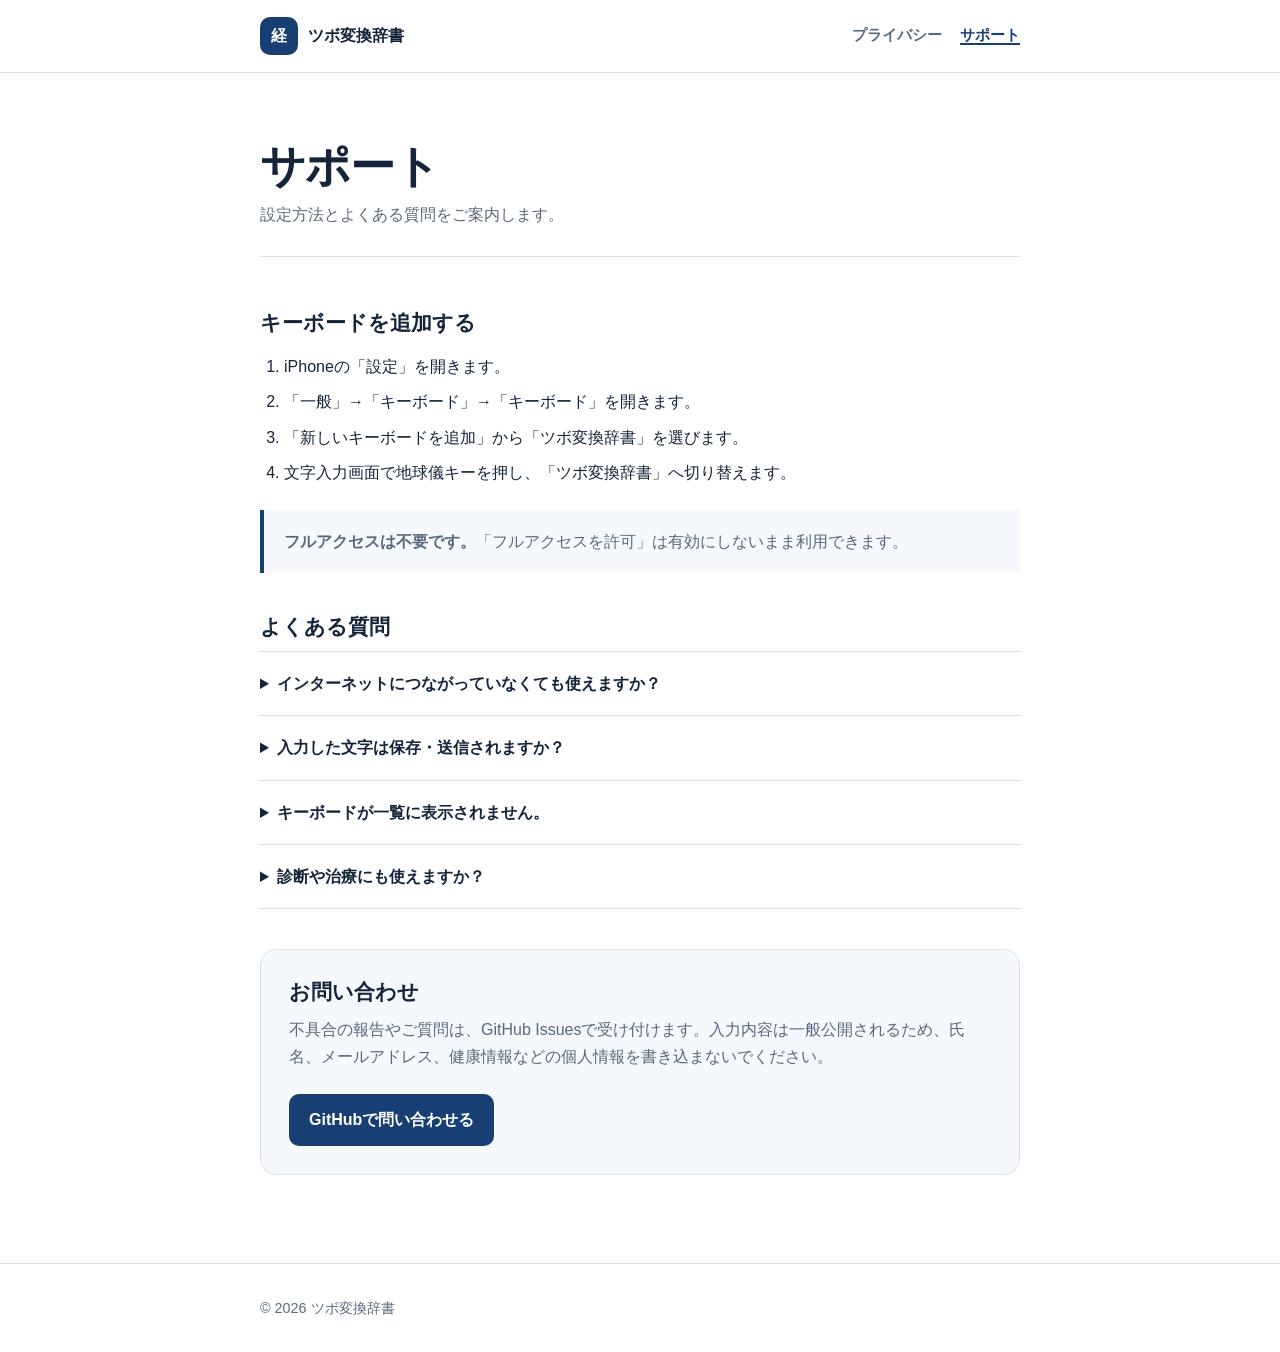
==== support.html @ 911c59d3 "Add public support and privacy site" ====
<!doctype html>
<html lang="ja">
  <head>
    <meta charset="utf-8">
    <meta name="viewport" content="width=device-width, initial-scale=1">
    <meta name="description" content="ツボ変換辞書の設定方法、よくある質問、お問い合わせ窓口です。">
    <meta name="theme-color" content="#173f73">
    <title>サポート | ツボ変換辞書</title>
    <link rel="stylesheet" href="styles.css">
  </head>
  <body>
    <a class="skip-link" href="#main">本文へ移動</a>
    <header class="site-header">
      <div class="site-header__inner">
        <a class="brand" href="index.html" aria-label="ツボ変換辞書 トップページ">
          <span class="brand__mark" aria-hidden="true">経</span>
          <span>ツボ変換辞書</span>
        </a>
        <nav aria-label="メインメニュー">
          <ul class="nav-list">
            <li><a href="privacy.html">プライバシー</a></li>
            <li><a href="support.html" aria-current="page">サポート</a></li>
          </ul>
        </nav>
      </div>
    </header>

    <main id="main" class="content document">
      <header class="document__header">
        <h1>サポート</h1>
        <p>設定方法とよくある質問をご案内します。</p>
      </header>

      <section>
        <h2>キーボードを追加する</h2>
        <ol class="steps">
          <li>iPhoneの「設定」を開きます。</li>
          <li>「一般」→「キーボード」→「キーボード」を開きます。</li>
          <li>「新しいキーボードを追加」から「ツボ変換辞書」を選びます。</li>
          <li>文字入力画面で地球儀キーを押し、「ツボ変換辞書」へ切り替えます。</li>
        </ol>
        <p class="callout"><strong>フルアクセスは不要です。</strong>「フルアクセスを許可」は有効にしないまま利用できます。</p>
      </section>

      <section>
        <h2>よくある質問</h2>
        <div class="faq-list">
          <details>
            <summary>インターネットにつながっていなくても使えますか？</summary>
            <p>はい。変換機能は端末内で動作し、アプリの機能はインターネット通信を使用しません。</p>
          </details>
          <details>
            <summary>入力した文字は保存・送信されますか？</summary>
            <p>いいえ。本アプリは入力内容を収集、保存、送信しません。</p>
          </details>
          <details>
            <summary>キーボードが一覧に表示されません。</summary>
            <p>本アプリを一度開いたあと、iPhoneの「設定」からもう一度キーボードの追加をお試しください。</p>
          </details>
          <details>
            <summary>診断や治療にも使えますか？</summary>
            <p>本アプリは文字入力を補助する学習・入力支援ツールです。診断、治療、医療上の判断には使用できません。</p>
          </details>
        </div>
      </section>

      <section id="contact" class="contact-panel" aria-labelledby="contact-title">
        <h2 id="contact-title">お問い合わせ</h2>
        <p>不具合の報告やご質問は、GitHub Issuesで受け付けます。入力内容は一般公開されるため、氏名、メールアドレス、健康情報などの個人情報を書き込まないでください。</p>
        <!-- CONTACT_LINK: 公開窓口を変更する場合は、次のhrefと表示文を差し替えてください。 -->
        <a class="button" href="https://github.com/satoshihasegawa/tsubo-henkan-support/issues/new" target="_blank" rel="noopener noreferrer">GitHubで問い合わせる</a>
      </section>
    </main>

    <footer class="site-footer">
      <div class="content">
        <p>© 2026 ツボ変換辞書</p>
      </div>
    </footer>
  </body>
</html>
---- styles.css ----
:root {
  color-scheme: light;
  --background: #ffffff;
  --surface: #f5f8fc;
  --surface-strong: #e9f0f8;
  --text: #14243a;
  --muted: #59697c;
  --border: #d8e1eb;
  --accent: #173f73;
  --accent-hover: #0f315d;
  --focus: #e59b18;
  --max-width: 760px;
  font-family: -apple-system, BlinkMacSystemFont, "Hiragino Sans", "Yu Gothic UI", "Yu Gothic", sans-serif;
  line-height: 1.7;
}

* {
  box-sizing: border-box;
}

html {
  scroll-behavior: smooth;
}

body {
  margin: 0;
  min-width: 320px;
  background: var(--background);
  color: var(--text);
  font-size: 16px;
  -webkit-text-size-adjust: 100%;
}

a {
  color: var(--accent);
  text-underline-offset: 0.2em;
}

a:hover {
  color: var(--accent-hover);
}

a:focus-visible,
summary:focus-visible {
  outline: 3px solid var(--focus);
  outline-offset: 4px;
  border-radius: 4px;
}

.skip-link {
  position: fixed;
  top: 8px;
  left: 8px;
  z-index: 10;
  transform: translateY(-150%);
  opacity: 0;
  pointer-events: none;
  padding: 10px 14px;
  border-radius: 8px;
  background: var(--accent);
  color: #ffffff;
  white-space: nowrap;
}

.skip-link:focus-visible {
  transform: translateY(0);
  opacity: 1;
  pointer-events: auto;
}

.content,
.site-header__inner {
  width: min(100% - 40px, var(--max-width));
  margin-inline: auto;
}

.site-header {
  border-bottom: 1px solid var(--border);
  background: rgba(255, 255, 255, 0.98);
}

.site-header__inner {
  display: flex;
  align-items: center;
  justify-content: space-between;
  gap: 24px;
  min-height: 72px;
}

.brand {
  display: inline-flex;
  align-items: center;
  gap: 10px;
  color: var(--text);
  font-weight: 750;
  text-decoration: none;
}

.brand__mark,
.app-mark {
  display: grid;
  place-items: center;
  flex: 0 0 auto;
  background: var(--accent);
  color: #ffffff;
  font-weight: 800;
}

.brand__mark {
  width: 38px;
  height: 38px;
  border-radius: 10px;
}

.app-mark {
  width: 84px;
  height: 84px;
  border-radius: 22px;
  font-size: 2rem;
  box-shadow: 0 12px 32px rgba(23, 63, 115, 0.18);
}

.nav-list {
  display: flex;
  gap: 18px;
  margin: 0;
  padding: 0;
  list-style: none;
}

.nav-list a {
  display: block;
  padding-block: 8px;
  color: var(--muted);
  font-size: 0.92rem;
  font-weight: 650;
  text-decoration: none;
}

.nav-list a[aria-current="page"],
.nav-list a:hover {
  color: var(--accent);
  text-decoration: underline;
  text-decoration-thickness: 2px;
}

.hero {
  border-bottom: 1px solid var(--border);
  background: var(--surface);
}

.hero__inner {
  display: flex;
  align-items: center;
  gap: 28px;
  padding-block: 72px;
}

h1,
h2,
h3,
p {
  margin-top: 0;
}

h1 {
  margin-bottom: 8px;
  font-size: clamp(2rem, 7vw, 3.5rem);
  line-height: 1.16;
  letter-spacing: -0.025em;
}

h2 {
  margin-bottom: 18px;
  font-size: clamp(1.45rem, 5vw, 1.9rem);
  line-height: 1.35;
}

h3 {
  margin-bottom: 6px;
  font-size: 1.08rem;
}

.lead {
  max-width: 34em;
  margin-bottom: 0;
  color: var(--muted);
  font-size: clamp(1.05rem, 3vw, 1.22rem);
}

.section {
  padding-block: 64px;
}

.feature-list {
  display: grid;
  grid-template-columns: repeat(3, 1fr);
  gap: 28px;
}

.feature-list article {
  border-top: 3px solid var(--accent);
  padding-top: 18px;
}

.feature-list p,
.document__header p,
.document section p,
.links small,
.site-footer {
  color: var(--muted);
}

.notice {
  margin-bottom: 20px;
  padding: 28px;
  border: 1px solid var(--border);
  border-radius: 16px;
  background: var(--surface);
}

.notice h2 {
  font-size: 1.22rem;
}

.notice p {
  margin-bottom: 0;
}

.links {
  display: grid;
  gap: 12px;
}

.links h2 {
  margin-bottom: 4px;
}

.link-card {
  display: flex;
  align-items: center;
  justify-content: space-between;
  gap: 20px;
  min-height: 88px;
  padding: 18px 20px;
  border: 1px solid var(--border);
  border-radius: 12px;
  color: var(--text);
  text-decoration: none;
}

.link-card:hover {
  border-color: var(--accent);
  color: var(--accent);
  background: var(--surface);
}

.link-card strong,
.link-card small {
  display: block;
}

.link-card small {
  margin-top: 3px;
}

.link-card > span:last-child {
  font-size: 2rem;
  line-height: 1;
}

.document {
  padding-block: 68px 88px;
}

.document__header {
  margin-bottom: 52px;
  padding-bottom: 28px;
  border-bottom: 1px solid var(--border);
}

.document__header h1 {
  font-size: clamp(2rem, 7vw, 2.8rem);
}

.document section + section {
  margin-top: 40px;
}

.document section h2 {
  margin-bottom: 10px;
  font-size: 1.3rem;
}

.document section p:last-child,
.document__header p:last-child {
  margin-bottom: 0;
}

.steps {
  padding-left: 1.5em;
}

.steps li + li {
  margin-top: 8px;
}

.callout {
  margin-top: 24px;
  padding: 18px 20px;
  border-left: 4px solid var(--accent);
  background: var(--surface);
}

.faq-list {
  border-top: 1px solid var(--border);
}

details {
  border-bottom: 1px solid var(--border);
}

summary {
  cursor: pointer;
  padding-block: 18px;
  font-weight: 700;
}

details p {
  padding: 0 0 18px 24px;
}

.contact-panel {
  padding: 28px;
  border: 1px solid var(--border);
  border-radius: 16px;
  background: var(--surface);
}

.button {
  display: inline-flex;
  align-items: center;
  justify-content: center;
  min-height: 48px;
  margin-top: 8px;
  padding: 12px 20px;
  border-radius: 10px;
  background: var(--accent);
  color: #ffffff;
  font-weight: 750;
  text-decoration: none;
}

.button:hover {
  background: var(--accent-hover);
  color: #ffffff;
}

.site-footer {
  padding-block: 32px;
  border-top: 1px solid var(--border);
  font-size: 0.9rem;
}

.site-footer p {
  margin: 0;
}

@media (max-width: 640px) {
  .content,
  .site-header__inner {
    width: min(100% - 28px, var(--max-width));
  }

  .site-header__inner {
    align-items: flex-start;
    flex-direction: column;
    gap: 4px;
    padding-block: 14px;
  }

  .nav-list {
    gap: 20px;
  }

  .hero__inner {
    align-items: flex-start;
    flex-direction: column;
    gap: 24px;
    padding-block: 52px;
  }

  .feature-list {
    grid-template-columns: 1fr;
  }

  .section {
    padding-block: 48px;
  }

  .notice,
  .contact-panel {
    padding: 22px;
  }

  .document {
    padding-block: 48px 64px;
  }

  .document__header {
    margin-bottom: 40px;
  }

  .button {
    width: 100%;
  }
}

@media (prefers-reduced-motion: reduce) {
  html {
    scroll-behavior: auto;
  }
}
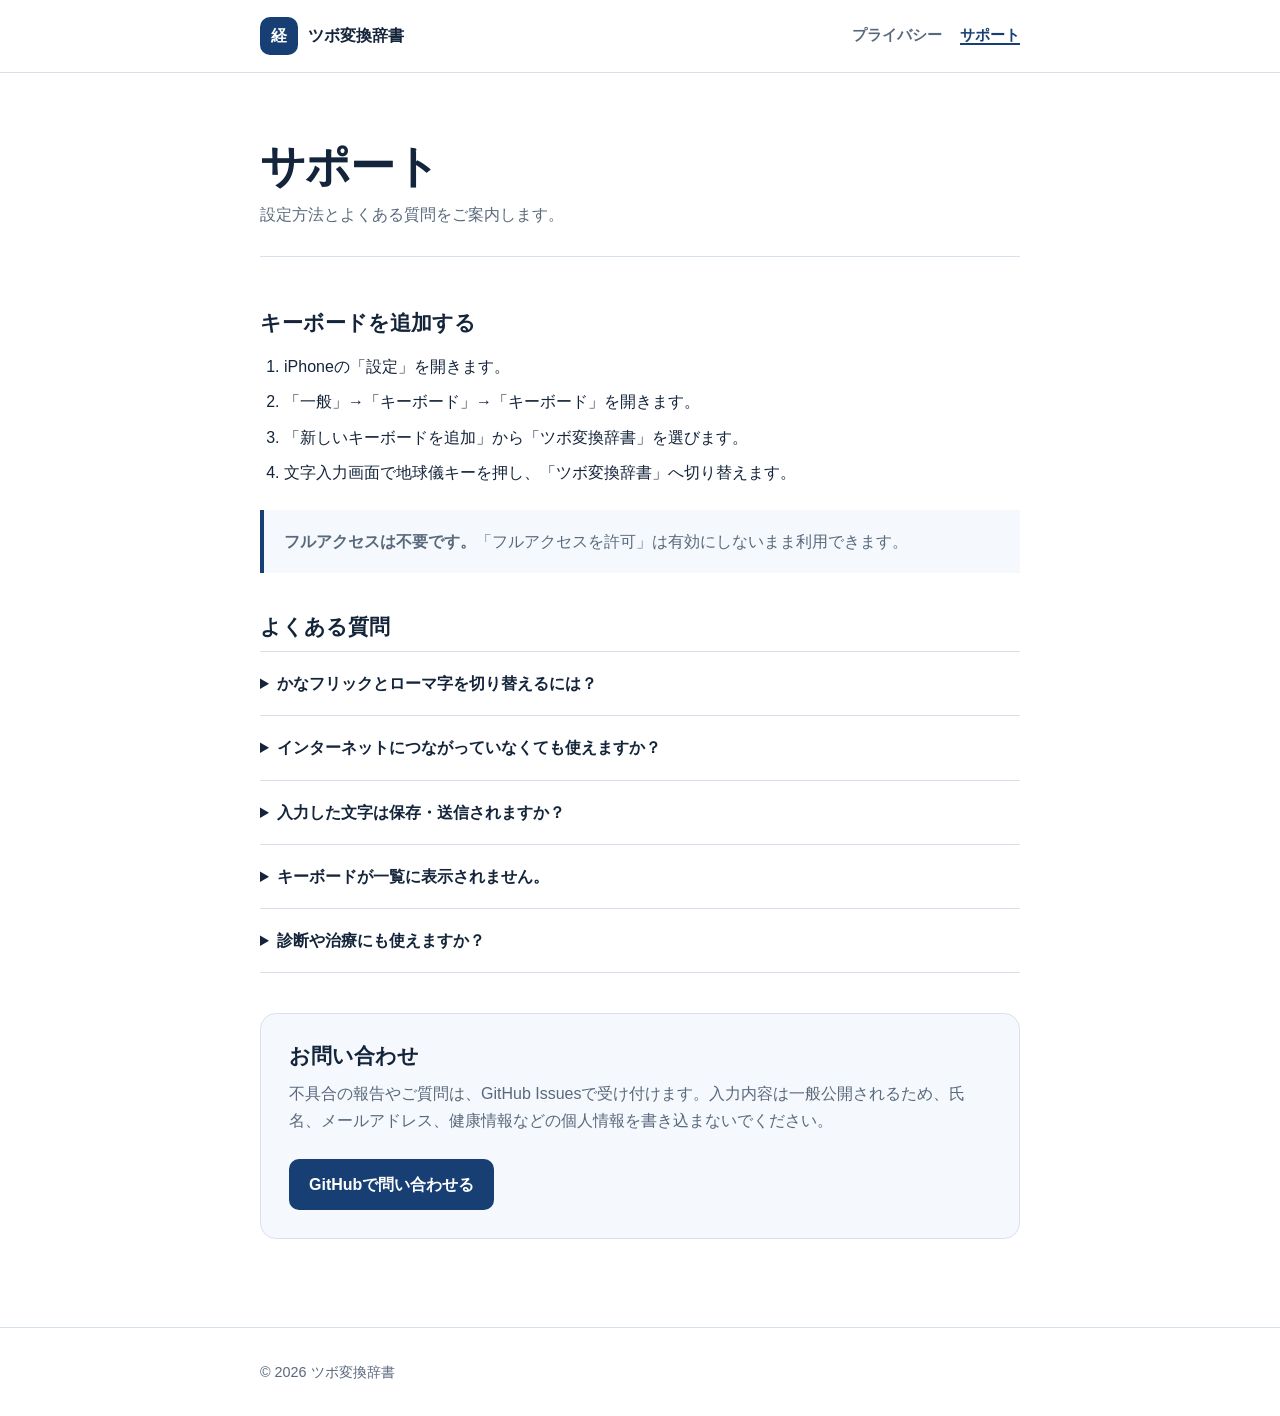
==== commit 9c857cff: "Document kana flick input" ====
--- a/support.html
+++ b/support.html
@@ -46,6 +46,10 @@
         <h2>よくある質問</h2>
         <div class="faq-list">
           <details>
+            <summary>かなフリックとローマ字を切り替えるには？</summary>
+            <p>最初はかなフリック入力です。左下の「ABC」を押すとローマ字入力へ切り替わり、「かな」を押すと戻ります。「小ﾞﾟ」を押すと、直前のかなを小文字・濁点・半濁点へ切り替えられます。</p>
+          </details>
+          <details>
             <summary>インターネットにつながっていなくても使えますか？</summary>
             <p>はい。変換機能は端末内で動作し、アプリの機能はインターネット通信を使用しません。</p>
           </details>
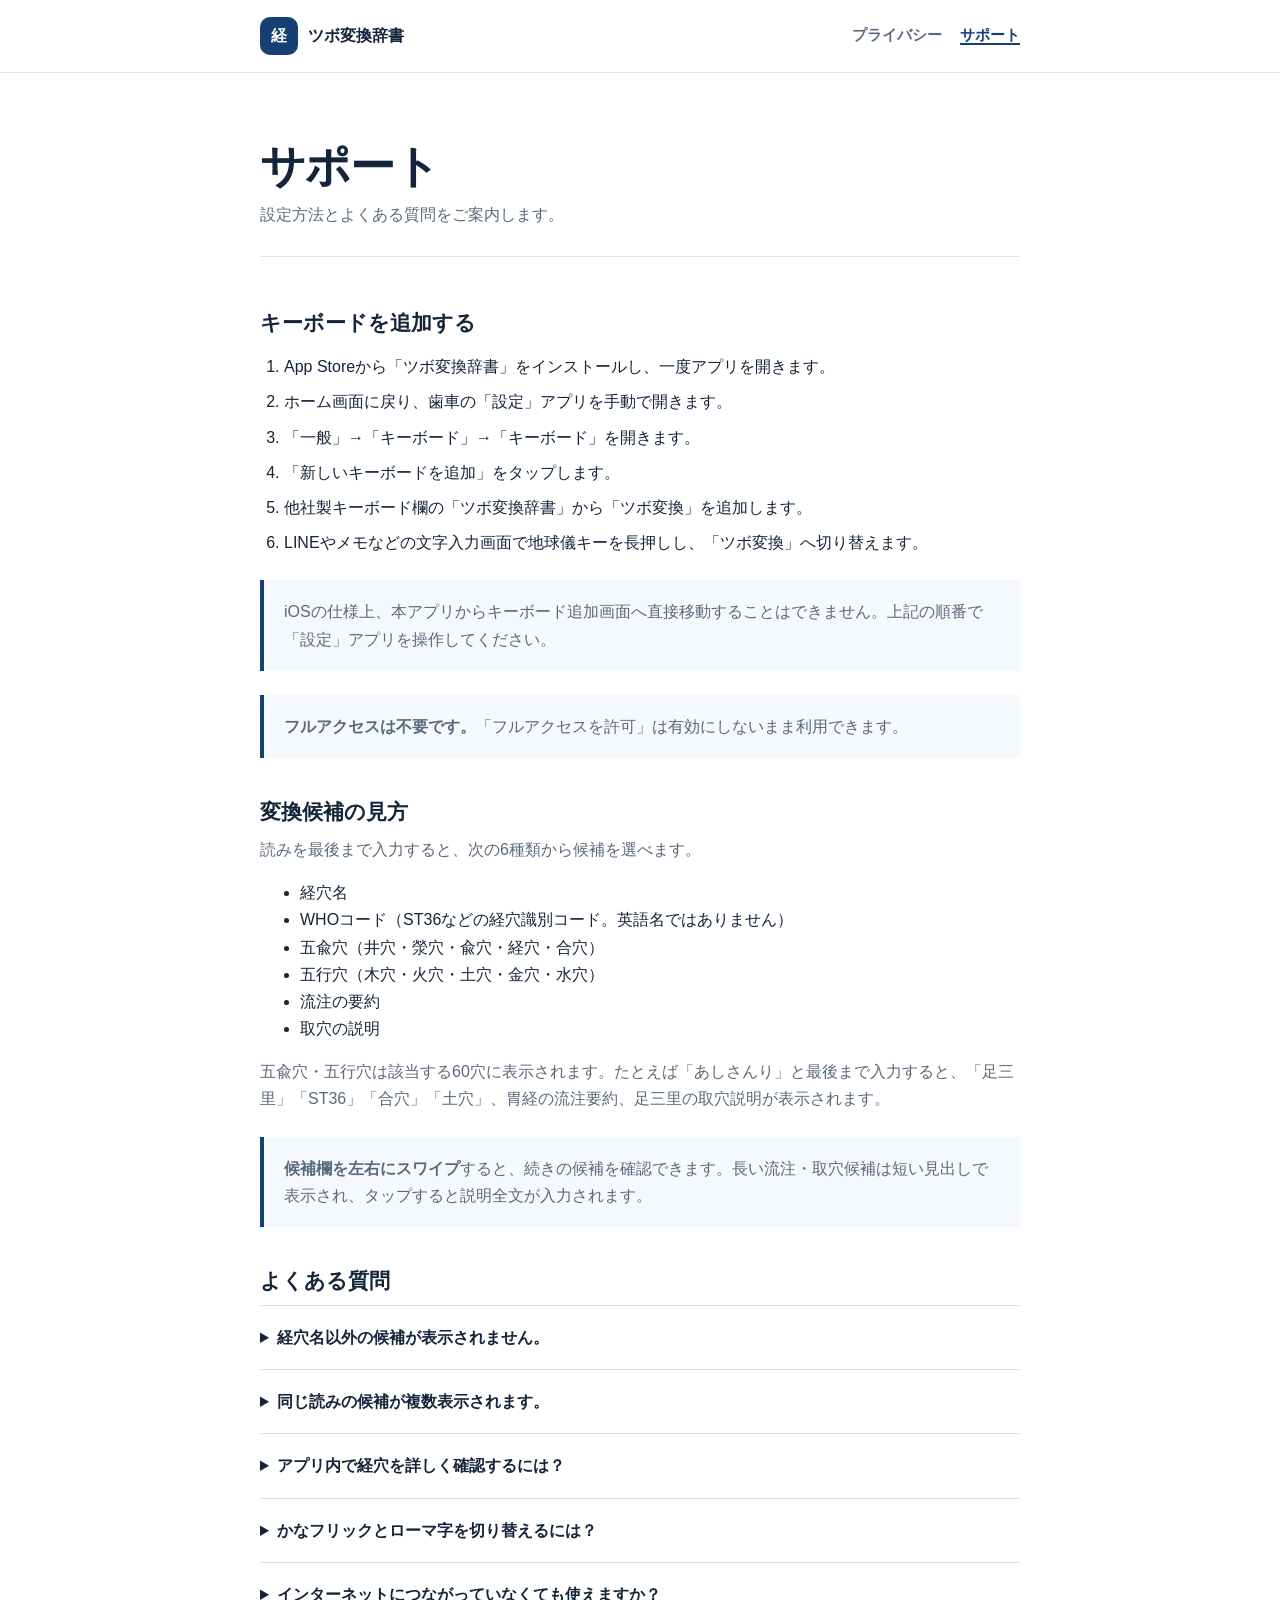
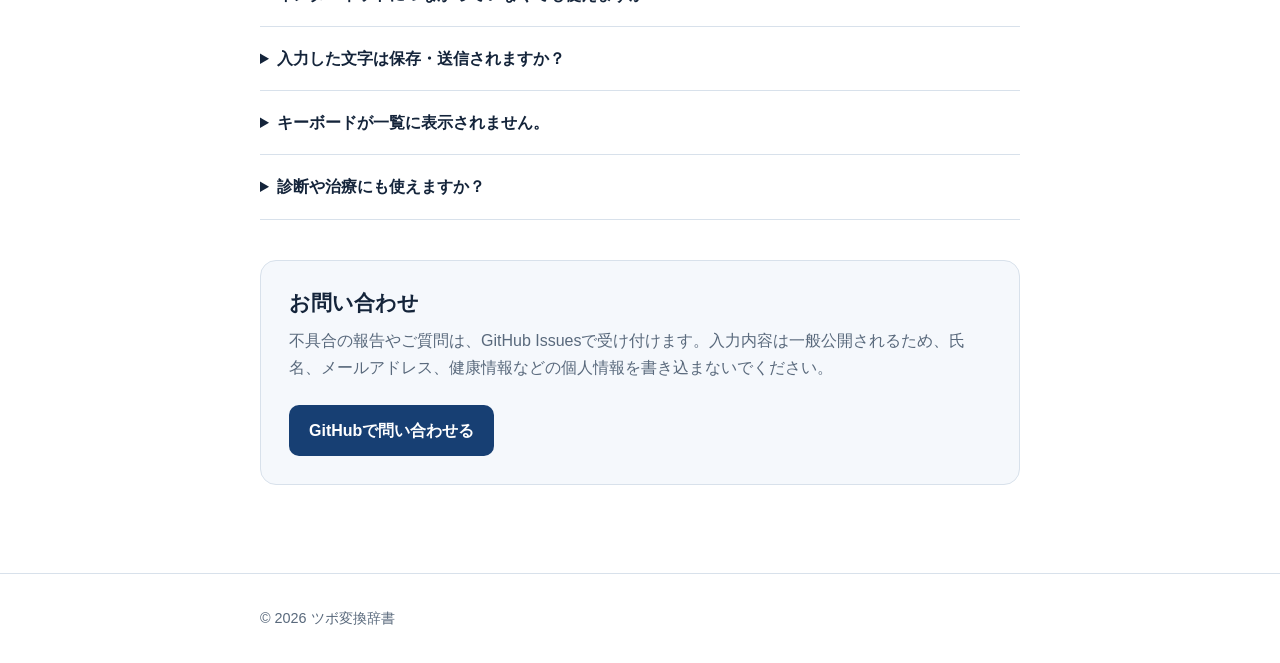
==== commit fa431923: "Update support for expanded conversion features" ====
--- a/support.html
+++ b/support.html
@@ -3,7 +3,7 @@
   <head>
     <meta charset="utf-8">
     <meta name="viewport" content="width=device-width, initial-scale=1">
-    <meta name="description" content="ツボ変換辞書の設定方法、よくある質問、お問い合わせ窓口です。">
+    <meta name="description" content="ツボ変換辞書の設定方法、変換候補と経穴詳細の見方、よくある質問、お問い合わせ窓口です。">
     <meta name="theme-color" content="#173f73">
     <title>サポート | ツボ変換辞書</title>
     <link rel="stylesheet" href="styles.css">
@@ -34,17 +34,47 @@
       <section>
         <h2>キーボードを追加する</h2>
         <ol class="steps">
-          <li>iPhoneの「設定」を開きます。</li>
+          <li>App Storeから「ツボ変換辞書」をインストールし、一度アプリを開きます。</li>
+          <li>ホーム画面に戻り、歯車の「設定」アプリを手動で開きます。</li>
           <li>「一般」→「キーボード」→「キーボード」を開きます。</li>
-          <li>「新しいキーボードを追加」から「ツボ変換辞書」を選びます。</li>
-          <li>文字入力画面で地球儀キーを押し、「ツボ変換辞書」へ切り替えます。</li>
+          <li>「新しいキーボードを追加」をタップします。</li>
+          <li>他社製キーボード欄の「ツボ変換辞書」から「ツボ変換」を追加します。</li>
+          <li>LINEやメモなどの文字入力画面で地球儀キーを長押しし、「ツボ変換」へ切り替えます。</li>
         </ol>
+        <p class="callout">iOSの仕様上、本アプリからキーボード追加画面へ直接移動することはできません。上記の順番で「設定」アプリを操作してください。</p>
         <p class="callout"><strong>フルアクセスは不要です。</strong>「フルアクセスを許可」は有効にしないまま利用できます。</p>
+      </section>
+
+      <section>
+        <h2>変換候補の見方</h2>
+        <p>読みを最後まで入力すると、次の6種類から候補を選べます。</p>
+        <ul>
+          <li>経穴名</li>
+          <li>WHOコード（ST36などの経穴識別コード。英語名ではありません）</li>
+          <li>五兪穴（井穴・滎穴・兪穴・経穴・合穴）</li>
+          <li>五行穴（木穴・火穴・土穴・金穴・水穴）</li>
+          <li>流注の要約</li>
+          <li>取穴の説明</li>
+        </ul>
+        <p>五兪穴・五行穴は該当する60穴に表示されます。たとえば「あしさんり」と最後まで入力すると、「足三里」「ST36」「合穴」「土穴」、胃経の流注要約、足三里の取穴説明が表示されます。</p>
+        <p class="callout"><strong>候補欄を左右にスワイプ</strong>すると、続きの候補を確認できます。長い流注・取穴候補は短い見出しで表示され、タップすると説明全文が入力されます。</p>
       </section>
 
       <section>
         <h2>よくある質問</h2>
         <div class="faq-list">
+          <details>
+            <summary>経穴名以外の候補が表示されません。</summary>
+            <p>読みの途中では、入力を軽くするため経穴名を中心に表示します。読みを最後まで入力すると、WHOコード・五兪穴・五行穴・流注・取穴の候補が表示されます。</p>
+          </details>
+          <details>
+            <summary>同じ読みの候補が複数表示されます。</summary>
+            <p>同じ読みの経穴が複数ある場合は、それぞれの名称・WHOコード・分類・流注・取穴が一緒に表示されます。経穴名とWHOコードを確認して選んでください。</p>
+          </details>
+          <details>
+            <summary>アプリ内で経穴を詳しく確認するには？</summary>
+            <p>「経穴一覧」で経穴をタップすると、名称、読み、WHOコード、経脈、五兪穴・五行穴、流注、取穴をまとめて確認できます。経穴名、WHOコード、流注、取穴、学習メモをコピーできます。右上の絞り込みから、経脈別または「五兪穴（60穴）のみ」に切り替えられます。</p>
+          </details>
           <details>
             <summary>かなフリックとローマ字を切り替えるには？</summary>
             <p>最初はかなフリック入力です。左下の「ABC」を押すとローマ字入力へ切り替わり、「かな」を押すと戻ります。「小ﾞﾟ」を押すと、直前のかなを小文字・濁点・半濁点へ切り替えられます。</p>
@@ -59,7 +89,7 @@
           </details>
           <details>
             <summary>キーボードが一覧に表示されません。</summary>
-            <p>本アプリを一度開いたあと、iPhoneの「設定」からもう一度キーボードの追加をお試しください。</p>
+            <p>本アプリを一度開いたあと、ホーム画面の「設定」アプリから「一般」→「キーボード」→「キーボード」→「新しいキーボードを追加」をもう一度確認してください。表示されない場合は、iPhoneを再起動してから同じ画面を確認してください。</p>
           </details>
           <details>
             <summary>診断や治療にも使えますか？</summary>
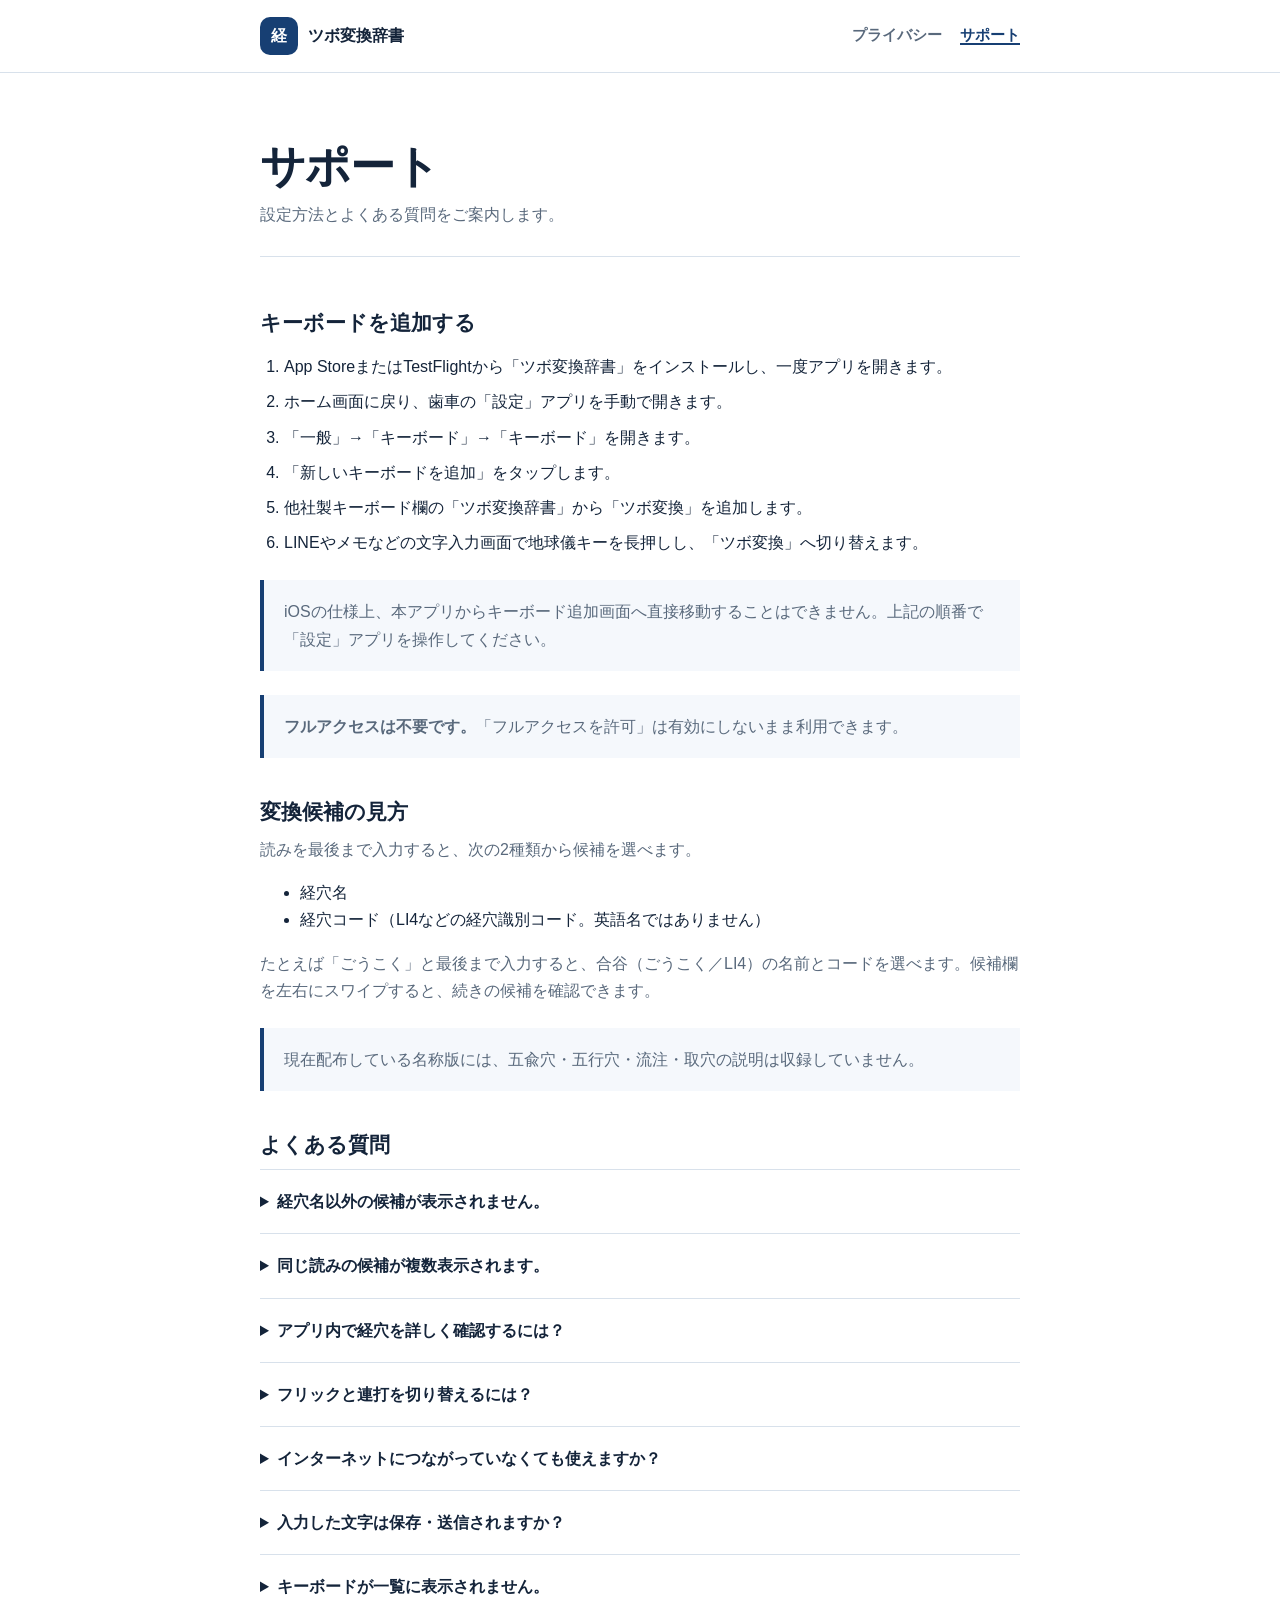
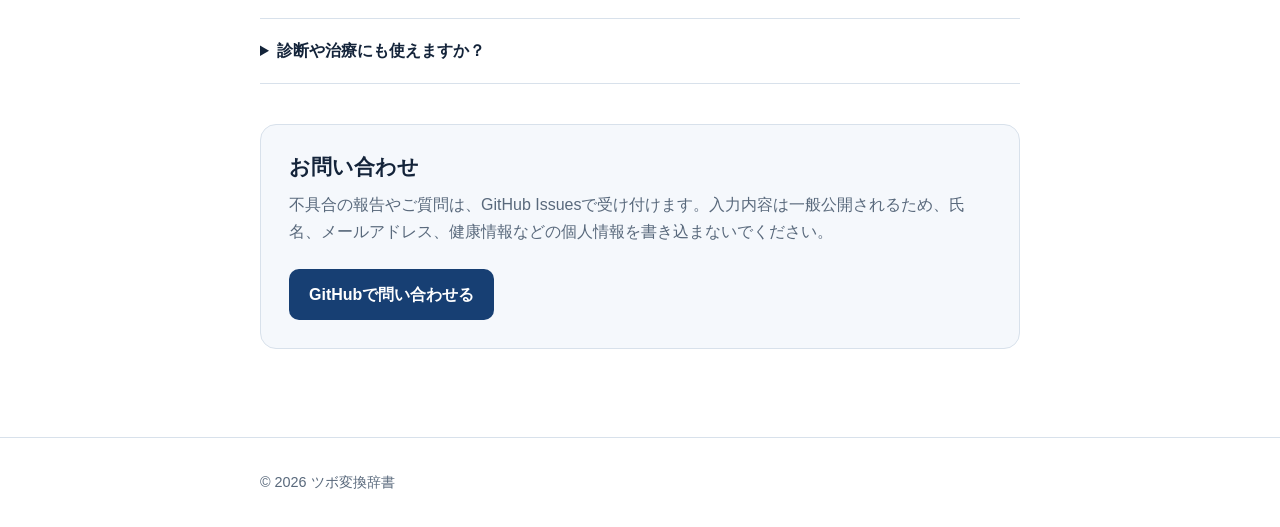
==== commit dc899309: "Align support copy with names-only keyboard build" ====
--- a/support.html
+++ b/support.html
@@ -3,7 +3,7 @@
   <head>
     <meta charset="utf-8">
     <meta name="viewport" content="width=device-width, initial-scale=1">
-    <meta name="description" content="ツボ変換辞書の設定方法、変換候補と経穴詳細の見方、よくある質問、お問い合わせ窓口です。">
+    <meta name="description" content="ツボ変換辞書の設定方法、経穴名とコードの変換方法、よくある質問、お問い合わせ窓口です。">
     <meta name="theme-color" content="#173f73">
     <title>サポート | ツボ変換辞書</title>
     <link rel="stylesheet" href="styles.css">
@@ -34,7 +34,7 @@
       <section>
         <h2>キーボードを追加する</h2>
         <ol class="steps">
-          <li>App Storeから「ツボ変換辞書」をインストールし、一度アプリを開きます。</li>
+          <li>App StoreまたはTestFlightから「ツボ変換辞書」をインストールし、一度アプリを開きます。</li>
           <li>ホーム画面に戻り、歯車の「設定」アプリを手動で開きます。</li>
           <li>「一般」→「キーボード」→「キーボード」を開きます。</li>
           <li>「新しいキーボードを追加」をタップします。</li>
@@ -47,17 +47,13 @@
 
       <section>
         <h2>変換候補の見方</h2>
-        <p>読みを最後まで入力すると、次の6種類から候補を選べます。</p>
+        <p>読みを最後まで入力すると、次の2種類から候補を選べます。</p>
         <ul>
           <li>経穴名</li>
-          <li>WHOコード（ST36などの経穴識別コード。英語名ではありません）</li>
-          <li>五兪穴（井穴・滎穴・兪穴・経穴・合穴）</li>
-          <li>五行穴（木穴・火穴・土穴・金穴・水穴）</li>
-          <li>流注の要約</li>
-          <li>取穴の説明</li>
+          <li>経穴コード（LI4などの経穴識別コード。英語名ではありません）</li>
         </ul>
-        <p>五兪穴・五行穴は該当する60穴に表示されます。たとえば「あしさんり」と最後まで入力すると、「足三里」「ST36」「合穴」「土穴」、胃経の流注要約、足三里の取穴説明が表示されます。</p>
-        <p class="callout"><strong>候補欄を左右にスワイプ</strong>すると、続きの候補を確認できます。長い流注・取穴候補は短い見出しで表示され、タップすると説明全文が入力されます。</p>
+        <p>たとえば「ごうこく」と最後まで入力すると、合谷（ごうこく／LI4）の名前とコードを選べます。候補欄を左右にスワイプすると、続きの候補を確認できます。</p>
+        <p class="callout">現在配布している名称版には、五兪穴・五行穴・流注・取穴の説明は収録していません。</p>
       </section>
 
       <section>
@@ -65,19 +61,19 @@
         <div class="faq-list">
           <details>
             <summary>経穴名以外の候補が表示されません。</summary>
-            <p>読みの途中では、入力を軽くするため経穴名を中心に表示します。読みを最後まで入力すると、WHOコード・五兪穴・五行穴・流注・取穴の候補が表示されます。</p>
+            <p>読みの途中では経穴名を中心に表示します。読みを最後まで入力すると経穴コードも候補に表示されます。流注や取穴の説明は名称版には収録していません。</p>
           </details>
           <details>
             <summary>同じ読みの候補が複数表示されます。</summary>
-            <p>同じ読みの経穴が複数ある場合は、それぞれの名称・WHOコード・分類・流注・取穴が一緒に表示されます。経穴名とWHOコードを確認して選んでください。</p>
+            <p>同じ読みの経穴が複数ある場合は、経穴名と経穴コードを確認して選んでください。</p>
           </details>
           <details>
             <summary>アプリ内で経穴を詳しく確認するには？</summary>
-            <p>「経穴一覧」で経穴をタップすると、名称、読み、WHOコード、経脈、五兪穴・五行穴、流注、取穴をまとめて確認できます。経穴名、WHOコード、流注、取穴、学習メモをコピーできます。右上の絞り込みから、経脈別または「五兪穴（60穴）のみ」に切り替えられます。</p>
+            <p>「経穴一覧」で経穴をタップすると、名称、読み、経穴コード、経脈を確認できます。経穴名とコードはコピーできます。経脈別の絞り込みも利用できます。</p>
           </details>
           <details>
-            <summary>かなフリックとローマ字を切り替えるには？</summary>
-            <p>最初はかなフリック入力です。左下の「ABC」を押すとローマ字入力へ切り替わり、「かな」を押すと戻ります。「小ﾞﾟ」を押すと、直前のかなを小文字・濁点・半濁点へ切り替えられます。</p>
+            <summary>フリックと連打を切り替えるには？</summary>
+            <p>キーボード上の入力方式切り替えボタンを押すと、フリック入力と連打入力を切り替えられます。「小ﾞﾟ」を押すと、直前のかなを小文字・濁点・半濁点へ切り替えられます。</p>
           </details>
           <details>
             <summary>インターネットにつながっていなくても使えますか？</summary>
